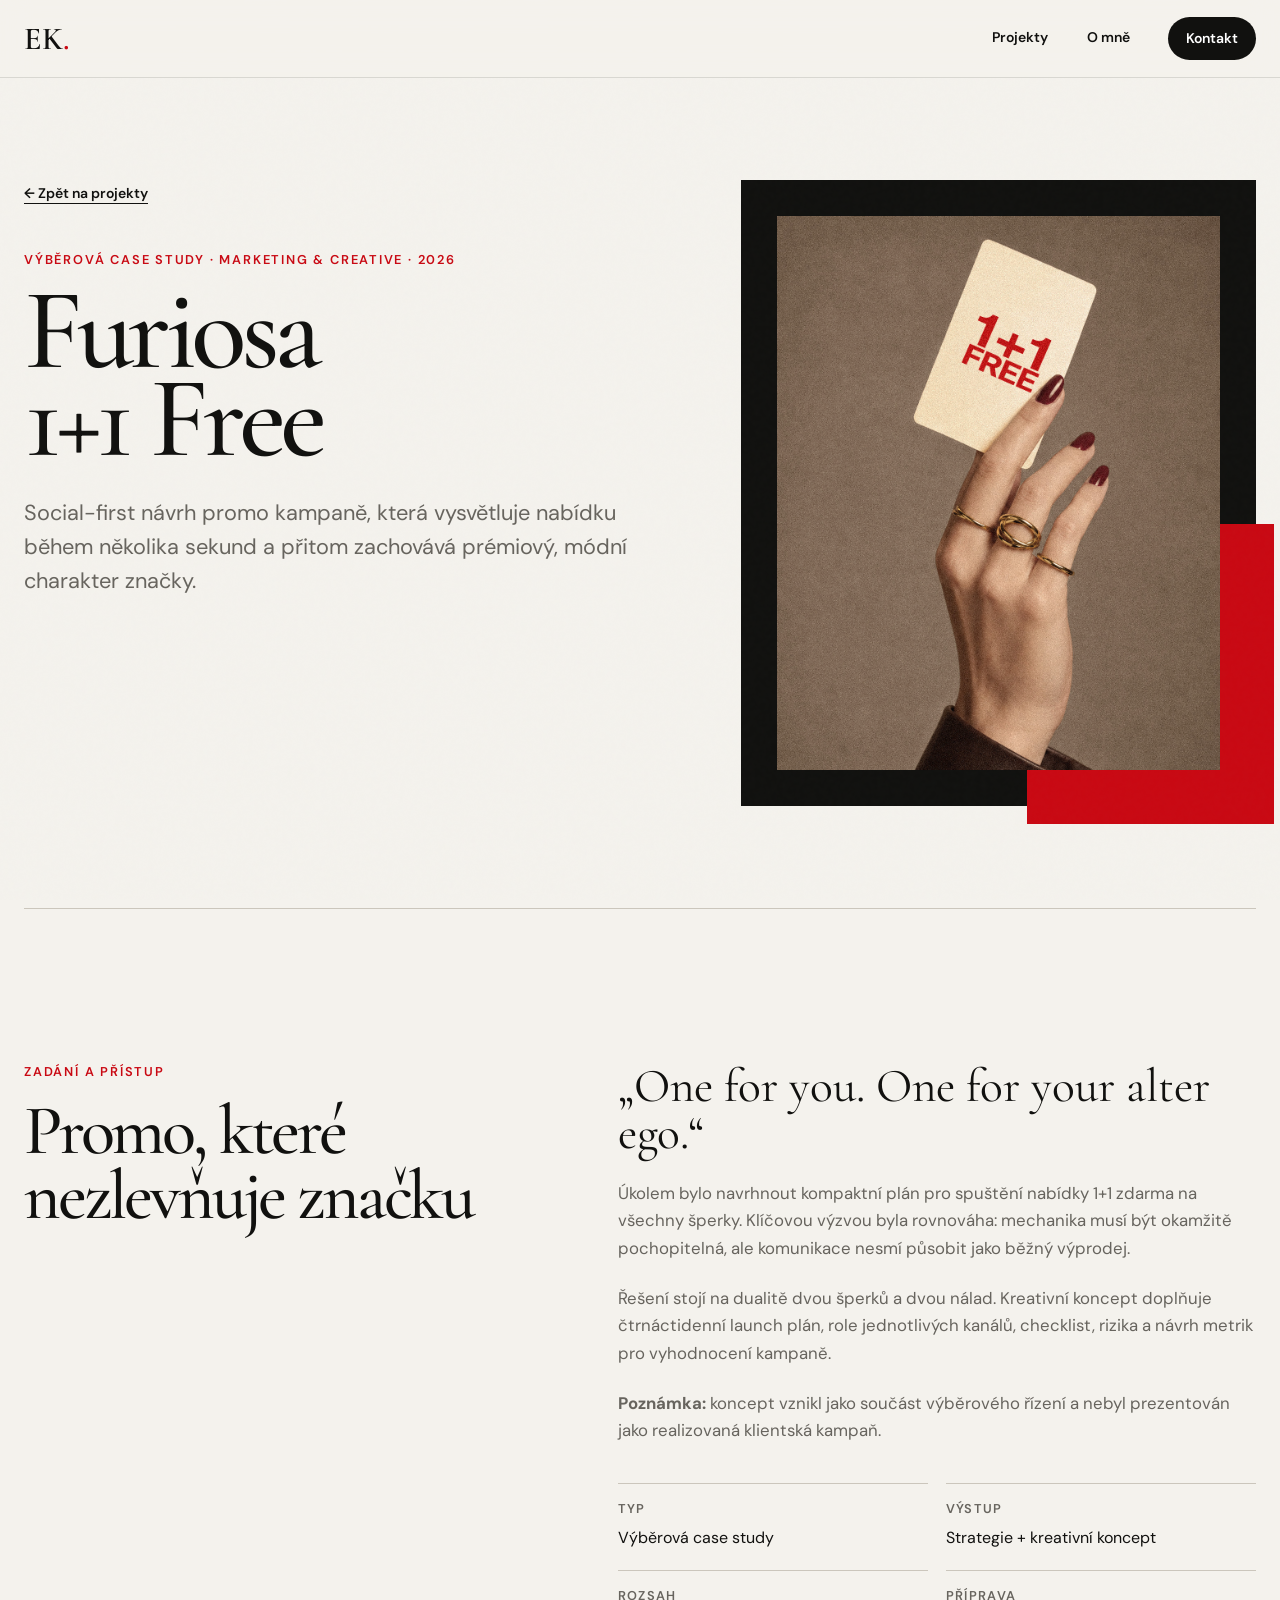
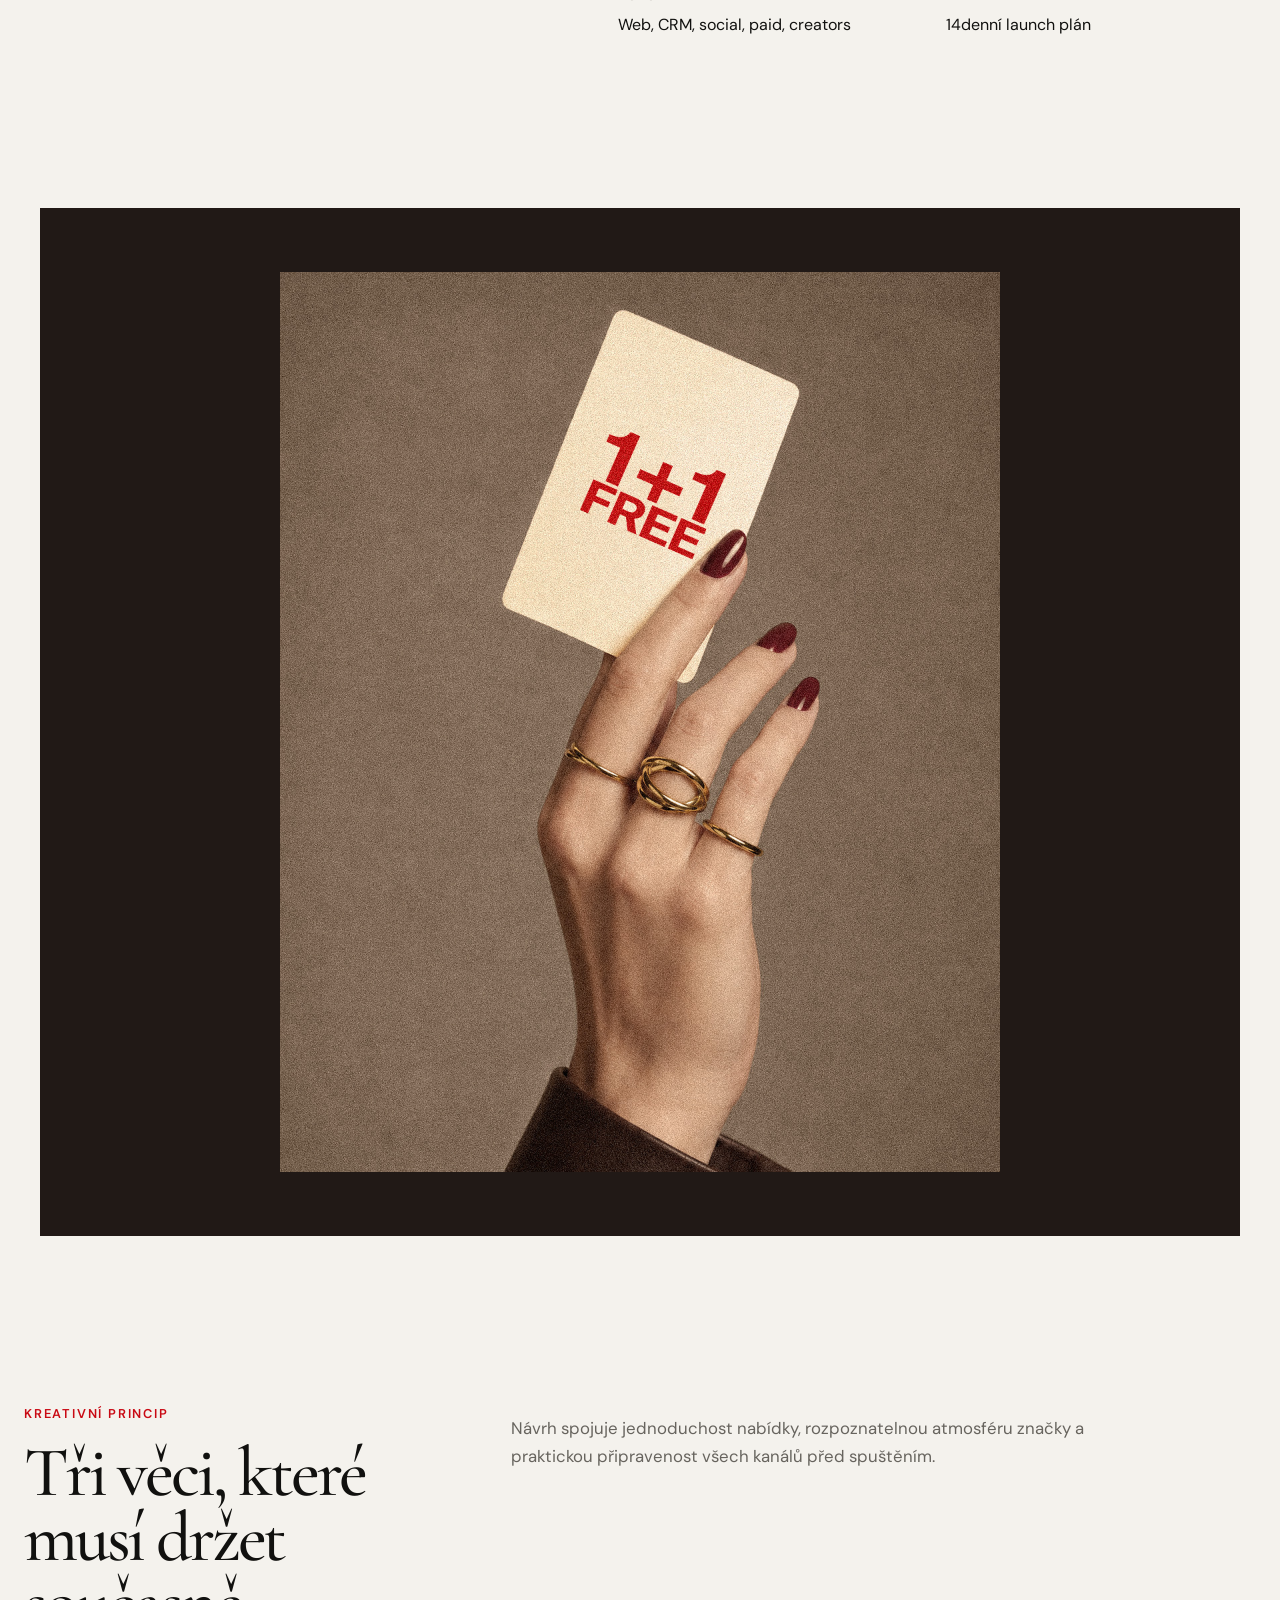
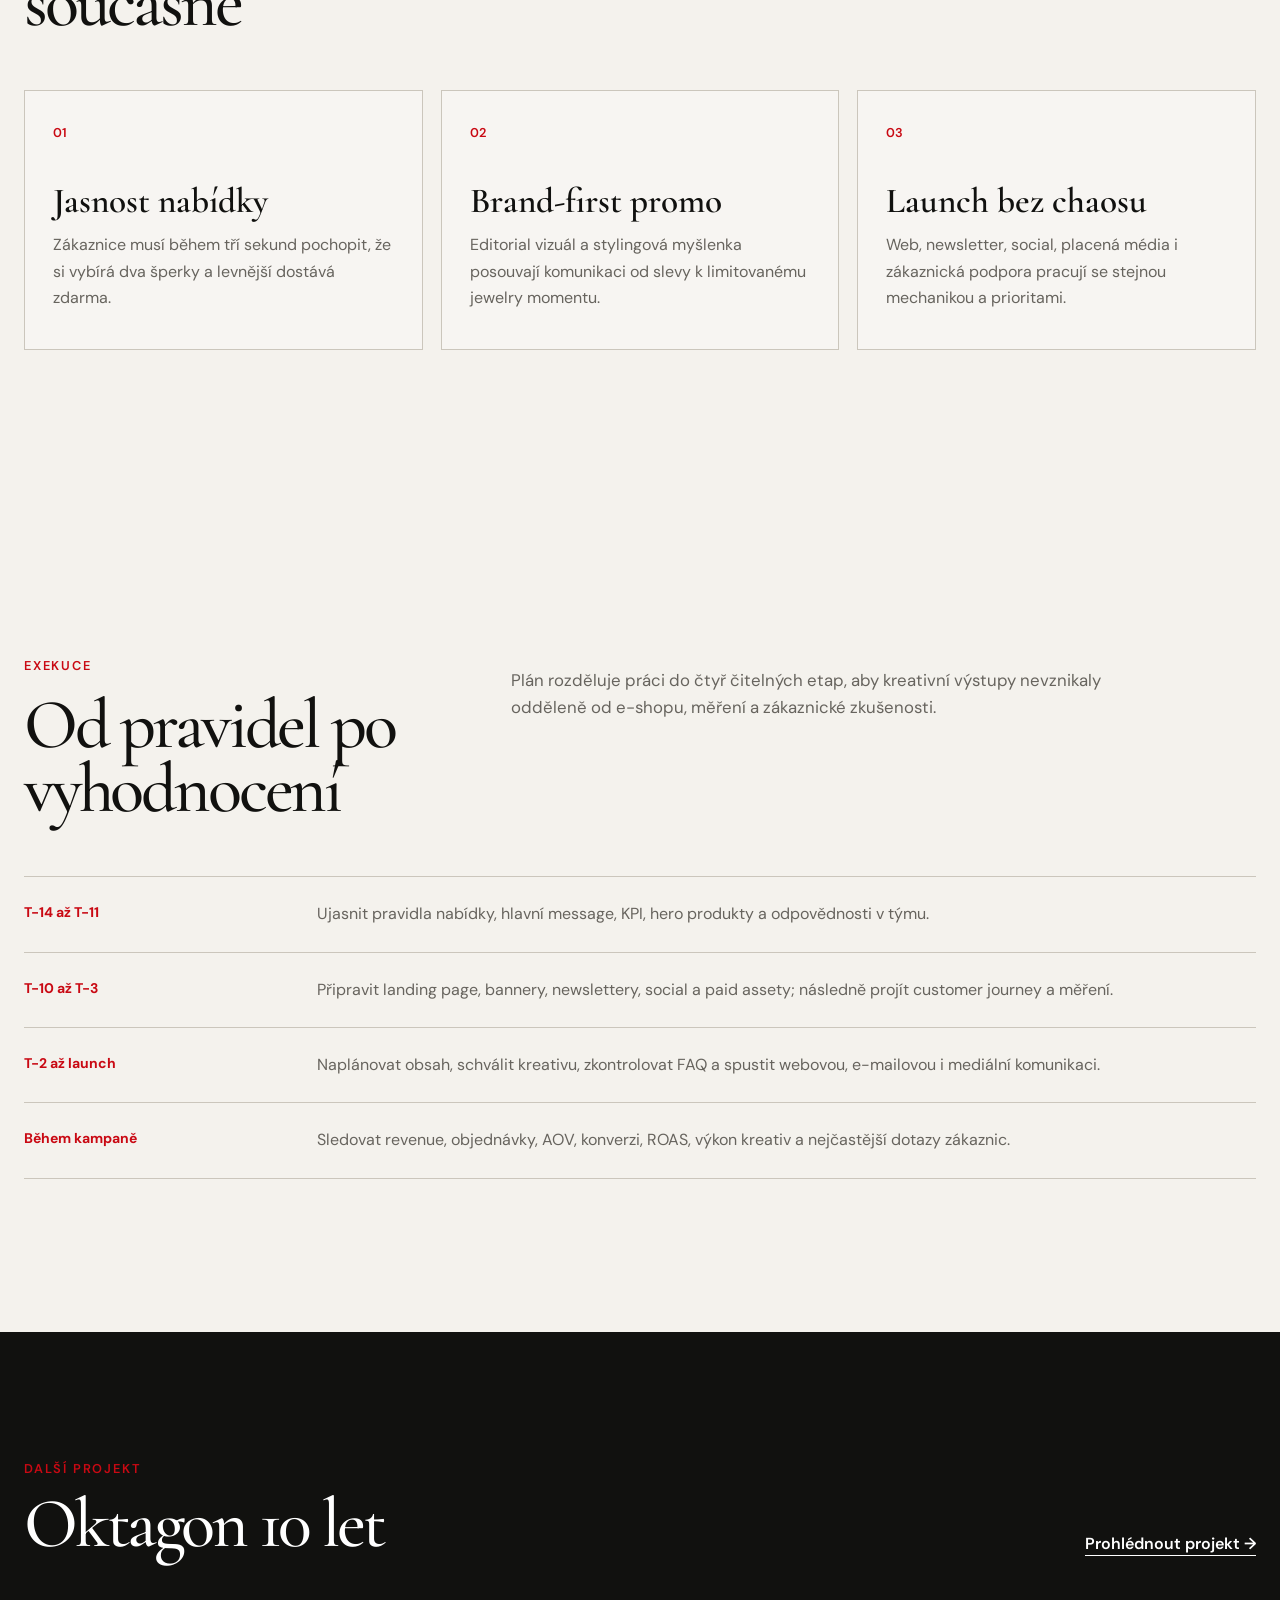
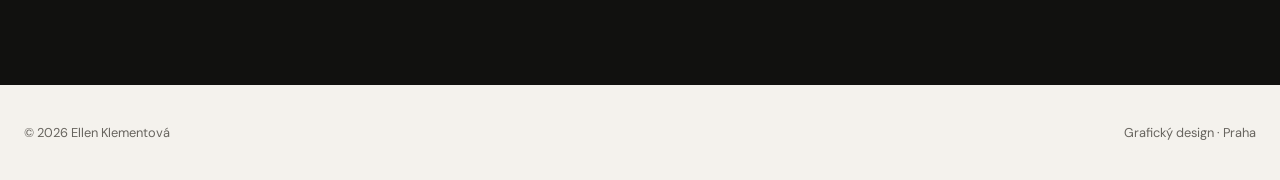
==== furiosa.html @ e6a964ee "Nové portfolio Ellen" ====
<!doctype html>
<html lang="cs">
<head>
  <meta charset="utf-8">
  <meta name="viewport" content="width=device-width, initial-scale=1">
  <meta name="description" content="Furiosa 1+1 Free — výběrová marketingová a kreativní case study Ellen Klementové.">
  <title>Furiosa 1+1 Free — Ellen Klementová</title>
  <link rel="preconnect" href="https://fonts.googleapis.com">
  <link rel="preconnect" href="https://fonts.gstatic.com" crossorigin>
  <link href="https://fonts.googleapis.com/css2?family=Cormorant+Garamond:ital,wght@0,500;0,600;1,500&family=DM+Sans:wght@400;500;600&display=swap" rel="stylesheet">
  <link rel="icon" type="image/png" href="favicon.png?v=3">
  <link rel="stylesheet" href="style.css">
  <script src="site.js" defer></script>
</head>
<body class="project-page furiosa-page">
  <a class="skip-link" href="#obsah">Přeskočit na obsah</a>

  <header class="site-header">
    <a class="wordmark" href="index.html" aria-label="Ellen Klementová — domů">EK<span>.</span></a>
    <nav aria-label="Hlavní navigace">
      <a href="index.html#projekty">Projekty</a>
      <a href="index.html#o-mne">O mně</a>
      <a class="nav-contact" href="mailto:klementova.ellen@seznam.cz">Kontakt</a>
    </nav>
  </header>

  <main id="obsah">
    <section class="case-hero shell">
      <div class="reveal">
        <a class="back-link" href="index.html#projekty">← Zpět na projekty</a>
        <p class="eyebrow">Výběrová case study · Marketing & creative · 2026</p>
        <h1 class="case-title">Furiosa<br>1+1 Free</h1>
        <p class="case-lead">Social-first návrh promo kampaně, která vysvětluje nabídku během několika sekund a přitom zachovává prémiový, módní charakter značky.</p>
      </div>
      <div class="case-cover reveal">
        <img src="img/projects/furiosa-1-plus-1.jpg" alt="Kampaňová kreativa Furiosa 1+1 Free" width="1080" height="1350">
      </div>
    </section>

    <section class="case-overview shell reveal">
      <div>
        <p class="eyebrow">Zadání a přístup</p>
        <h2>Promo, které nezlevňuje značku</h2>
      </div>
      <div class="case-copy">
        <p class="case-quote">„One for you. One for your alter ego.“</p>
        <p>Úkolem bylo navrhnout kompaktní plán pro spuštění nabídky 1+1 zdarma na všechny šperky. Klíčovou výzvou byla rovnováha: mechanika musí být okamžitě pochopitelná, ale komunikace nesmí působit jako běžný výprodej.</p>
        <p>Řešení stojí na dualitě dvou šperků a dvou nálad. Kreativní koncept doplňuje čtrnáctidenní launch plán, role jednotlivých kanálů, checklist, rizika a návrh metrik pro vyhodnocení kampaně.</p>
        <p><strong>Poznámka:</strong> koncept vznikl jako součást výběrového řízení a nebyl prezentován jako realizovaná klientská kampaň.</p>

        <dl class="fact-list">
          <div><dt>Typ</dt><dd>Výběrová case study</dd></div>
          <div><dt>Výstup</dt><dd>Strategie + kreativní koncept</dd></div>
          <div><dt>Rozsah</dt><dd>Web, CRM, social, paid, creators</dd></div>
          <div><dt>Příprava</dt><dd>14denní launch plán</dd></div>
        </dl>
      </div>
    </section>

    <figure class="full-bleed">
      <img src="img/projects/furiosa-1-plus-1.jpg" alt="Detail kreativního návrhu Furiosa 1+1 Free" loading="lazy" width="1080" height="1350">
    </figure>

    <section class="case-section shell reveal">
      <div class="case-section-header">
        <div>
          <p class="eyebrow">Kreativní princip</p>
          <h2>Tři věci, které musí držet současně</h2>
        </div>
        <p>Návrh spojuje jednoduchost nabídky, rozpoznatelnou atmosféru značky a praktickou připravenost všech kanálů před spuštěním.</p>
      </div>

      <div class="strategy-grid">
        <article class="strategy-card">
          <span>01</span>
          <h3>Jasnost nabídky</h3>
          <p>Zákaznice musí během tří sekund pochopit, že si vybírá dva šperky a levnější dostává zdarma.</p>
        </article>
        <article class="strategy-card">
          <span>02</span>
          <h3>Brand-first promo</h3>
          <p>Editorial vizuál a stylingová myšlenka posouvají komunikaci od slevy k limitovanému jewelry momentu.</p>
        </article>
        <article class="strategy-card">
          <span>03</span>
          <h3>Launch bez chaosu</h3>
          <p>Web, newsletter, social, placená média i zákaznická podpora pracují se stejnou mechanikou a prioritami.</p>
        </article>
      </div>
    </section>

    <section class="case-section shell reveal">
      <div class="case-section-header">
        <div>
          <p class="eyebrow">Exekuce</p>
          <h2>Od pravidel po vyhodnocení</h2>
        </div>
        <p>Plán rozděluje práci do čtyř čitelných etap, aby kreativní výstupy nevznikaly odděleně od e-shopu, měření a zákaznické zkušenosti.</p>
      </div>

      <ol class="timeline">
        <li><strong>T−14 až T−11</strong><p>Ujasnit pravidla nabídky, hlavní message, KPI, hero produkty a odpovědnosti v týmu.</p></li>
        <li><strong>T−10 až T−3</strong><p>Připravit landing page, bannery, newslettery, social a paid assety; následně projít customer journey a měření.</p></li>
        <li><strong>T−2 až launch</strong><p>Naplánovat obsah, schválit kreativu, zkontrolovat FAQ a spustit webovou, e-mailovou i mediální komunikaci.</p></li>
        <li><strong>Během kampaně</strong><p>Sledovat revenue, objednávky, AOV, konverzi, ROAS, výkon kreativ a nejčastější dotazy zákaznic.</p></li>
      </ol>
    </section>

    <section class="next-project">
      <div class="shell">
        <div>
          <p class="eyebrow">Další projekt</p>
          <h2>Oktagon 10 let</h2>
        </div>
        <a href="oktagon.html">Prohlédnout projekt →</a>
      </div>
    </section>
  </main>

  <footer class="site-footer shell">
    <p>© 2026 Ellen Klementová</p>
    <p>Grafický design · Praha</p>
  </footer>
</body>
</html>
---- style.css ----
:root {
  --paper: #f4f2ed;
  --paper-deep: #e8e4dc;
  --ink: #11110f;
  --muted: #67645e;
  --line: #cbc6bc;
  --accent: #e83f27;
  --white: #fff;
  --display: "Cormorant Garamond", Georgia, serif;
  --sans: "DM Sans", Arial, sans-serif;
  --shell: min(1280px, calc(100% - 48px));
}

*,
*::before,
*::after {
  box-sizing: border-box;
}

html {
  scroll-behavior: smooth;
}

body {
  margin: 0;
  background: var(--paper);
  color: var(--ink);
  font-family: var(--sans);
  font-size: 1rem;
  line-height: 1.65;
  text-rendering: optimizeLegibility;
}

body::before {
  position: fixed;
  inset: 0;
  z-index: 20;
  pointer-events: none;
  content: "";
  opacity: 0.025;
  background-image: url("data:image/svg+xml,%3Csvg viewBox='0 0 180 180' xmlns='http://www.w3.org/2000/svg'%3E%3Cfilter id='n'%3E%3CfeTurbulence type='fractalNoise' baseFrequency='.9' numOctaves='3' stitchTiles='stitch'/%3E%3C/filter%3E%3Crect width='100%25' height='100%25' filter='url(%23n)' opacity='.7'/%3E%3C/svg%3E");
}

img {
  display: block;
  max-width: 100%;
  height: auto;
}

a {
  color: inherit;
}

button,
input,
textarea,
select {
  font: inherit;
}

button {
  color: inherit;
}

::selection {
  background: var(--accent);
  color: var(--white);
}

:focus-visible {
  outline: 3px solid var(--accent);
  outline-offset: 4px;
}

.shell {
  width: var(--shell);
  margin-inline: auto;
}

.skip-link {
  position: fixed;
  top: 12px;
  left: 12px;
  z-index: 1000;
  padding: 10px 14px;
  background: var(--ink);
  color: var(--white);
  text-decoration: none;
  transform: translateY(-160%);
}

.skip-link:focus {
  transform: translateY(0);
}

.site-header {
  position: sticky;
  top: 0;
  z-index: 50;
  display: flex;
  align-items: center;
  justify-content: space-between;
  min-height: 78px;
  padding-inline: max(24px, calc((100vw - 1280px) / 2));
  border-bottom: 1px solid rgba(17, 17, 15, 0.12);
  background: rgba(244, 242, 237, 0.9);
  backdrop-filter: blur(14px);
}

.wordmark {
  font-family: var(--display);
  font-size: 2rem;
  font-weight: 600;
  line-height: 1;
  text-decoration: none;
}

.wordmark span {
  color: var(--accent);
}

.site-header nav {
  display: flex;
  align-items: center;
  gap: clamp(18px, 3vw, 44px);
}

.site-header nav a {
  font-size: 0.875rem;
  font-weight: 600;
  text-decoration: none;
}

.site-header nav a:not(.nav-contact) {
  border-bottom: 1px solid transparent;
}

.site-header nav a:not(.nav-contact):hover {
  border-color: currentColor;
}

.nav-contact {
  padding: 10px 18px;
  border-radius: 999px;
  background: var(--ink);
  color: var(--white);
}

.eyebrow {
  margin: 0 0 18px;
  color: var(--accent);
  font-size: 0.8rem;
  font-weight: 600;
  letter-spacing: 0.14em;
  line-height: 1.4;
  text-transform: uppercase;
}

.hero {
  display: grid;
  grid-template-columns: minmax(0, 0.88fr) minmax(420px, 0.72fr);
  gap: clamp(48px, 8vw, 120px);
  align-items: center;
  min-height: calc(100svh - 78px);
  padding-block: clamp(44px, 6vw, 88px);
}

.hero h1,
.section-intro h2,
.about-title h2,
.contact-grid h2,
.case-title {
  margin: 0;
  font-family: var(--display);
  font-weight: 500;
  letter-spacing: -0.05em;
}

.hero h1 {
  max-width: 760px;
  font-size: clamp(4.4rem, 9vw, 8.8rem);
  line-height: 0.76;
}

.hero h1 em,
.section-intro h2 em,
.about-title h2 em,
.contact-grid h2 em {
  color: var(--accent);
  font-weight: 500;
}

.hero-lead {
  max-width: 610px;
  margin: 38px 0 0;
  color: var(--muted);
  font-size: clamp(1.05rem, 1.5vw, 1.3rem);
  line-height: 1.55;
}

.hero-actions {
  display: flex;
  flex-wrap: wrap;
  gap: 24px;
  align-items: center;
  margin-top: 36px;
}

.button {
  display: inline-flex;
  align-items: center;
  min-height: 50px;
  padding: 12px 22px;
  border: 1px solid var(--ink);
  text-decoration: none;
}

.button-dark {
  background: var(--ink);
  color: var(--white);
}

.button:hover,
.button:focus-visible {
  background: var(--accent);
  border-color: var(--accent);
  color: var(--white);
}

.text-link,
.project-link {
  font-weight: 600;
  text-underline-offset: 5px;
}

.hero-art {
  position: relative;
  min-height: clamp(520px, calc(100svh - 160px), 680px);
}

.hero-card {
  position: absolute;
  display: block;
  color: var(--white);
  text-decoration: none;
  box-shadow: 0 32px 80px rgba(17, 17, 15, 0.22);
}

.hero-card img {
  width: 100%;
  height: 100%;
  object-fit: cover;
  transition: transform 500ms ease;
}

.hero-card:hover img {
  transform: scale(1.025);
}

.hero-card span {
  position: absolute;
  right: 14px;
  bottom: 14px;
  left: 14px;
  padding: 9px 11px;
  background: rgba(17, 17, 15, 0.78);
  font-size: 0.75rem;
  font-weight: 600;
  letter-spacing: 0.06em;
  text-transform: uppercase;
  backdrop-filter: blur(8px);
}

.hero-card-main {
  top: 0;
  right: 0;
  width: 76%;
  height: 84%;
  overflow: hidden;
  transform: rotate(2.5deg);
}

.hero-card-main span {
  left: 36%;
  text-align: right;
}

.hero-card-small {
  bottom: 0;
  left: 0;
  z-index: 2;
  width: 34%;
  height: 52%;
  overflow: hidden;
  border: 8px solid var(--paper);
  transform: rotate(-5deg);
}

.work-section {
  padding-block: clamp(100px, 14vw, 190px);
}

.section-intro {
  display: grid;
  grid-template-columns: 0.55fr 1fr;
  gap: 40px;
  align-items: start;
  margin-bottom: clamp(70px, 9vw, 120px);
}

.section-intro .eyebrow {
  margin-top: 12px;
}

.section-intro h2 {
  max-width: 830px;
  font-size: clamp(3rem, 6.5vw, 6.4rem);
  line-height: 0.92;
}

.project-row {
  display: grid;
  grid-template-columns: minmax(0, 1.08fr) minmax(320px, 0.72fr);
  gap: clamp(44px, 8vw, 120px);
  align-items: center;
  padding-block: clamp(64px, 8vw, 110px);
  border-top: 1px solid var(--line);
}

.project-row-reverse {
  grid-template-columns: minmax(320px, 0.72fr) minmax(0, 1.08fr);
}

.project-row-reverse .project-visual {
  grid-column: 2;
  grid-row: 1;
}

.project-row-reverse .project-copy {
  grid-column: 1;
  grid-row: 1;
}

.project-visual {
  position: relative;
  display: block;
  aspect-ratio: 5 / 4;
  overflow: hidden;
  background: #867468;
}

.project-visual img {
  width: 100%;
  height: 100%;
  object-fit: cover;
  transition: transform 600ms cubic-bezier(0.2, 0.8, 0.2, 1);
}

.project-visual:hover img {
  transform: scale(1.035);
}

.project-visual-poster {
  padding: clamp(24px, 5vw, 70px);
  background: #181816;
}

.project-visual-poster img {
  object-fit: contain;
}

.project-index {
  position: absolute;
  top: 16px;
  left: 16px;
  display: grid;
  width: 48px;
  height: 48px;
  place-items: center;
  border-radius: 50%;
  background: var(--paper);
  color: var(--ink);
  font-size: 0.8rem;
  font-weight: 600;
}

.project-meta {
  margin: 0 0 18px;
  color: var(--accent);
  font-size: 0.8rem;
  font-weight: 600;
  letter-spacing: 0.1em;
  text-transform: uppercase;
}

.project-copy h3 {
  margin: 0 0 26px;
  font-family: var(--display);
  font-size: clamp(3.5rem, 6.5vw, 7rem);
  font-weight: 500;
  letter-spacing: -0.055em;
  line-height: 0.78;
}

.project-copy > p:not(.project-meta) {
  max-width: 560px;
  margin: 0;
  color: var(--muted);
  font-size: 1.05rem;
}

.tag-list,
.skill-list {
  display: flex;
  flex-wrap: wrap;
  gap: 8px;
  margin: 28px 0;
  padding: 0;
  list-style: none;
}

.tag-list li,
.skill-list li {
  padding: 8px 12px;
  border: 1px solid var(--line);
  border-radius: 999px;
  color: var(--muted);
  font-size: 0.875rem;
}

.project-link {
  display: inline-block;
  margin-top: 8px;
}

.archive-section {
  padding-block: clamp(90px, 12vw, 160px);
  background: var(--ink);
  color: var(--white);
}

.archive-heading {
  display: grid;
  grid-template-columns: 1fr 0.55fr;
  gap: 40px;
  align-items: end;
  margin-bottom: 56px;
}

.archive-heading h2 {
  margin: 0;
  font-family: var(--display);
  font-size: clamp(3rem, 6vw, 5.8rem);
  font-weight: 500;
  letter-spacing: -0.045em;
  line-height: 0.9;
}

.archive-heading > p {
  margin: 0;
  color: rgba(255, 255, 255, 0.62);
}

.archive-grid {
  display: grid;
  grid-template-columns: repeat(4, minmax(0, 1fr));
  gap: 18px;
  align-items: start;
}

.archive-item {
  position: relative;
  padding: 0;
  overflow: hidden;
  border: 0;
  background: #292925;
  cursor: zoom-in;
  text-align: left;
}

.archive-item img {
  width: 100%;
  aspect-ratio: 3 / 4;
  object-fit: cover;
  transition: transform 450ms ease, opacity 450ms ease;
}

.archive-item:hover img {
  opacity: 0.82;
  transform: scale(1.025);
}

.archive-item > span {
  display: flex;
  gap: 8px;
  align-items: baseline;
  justify-content: space-between;
  padding: 15px 16px 17px;
}

.archive-item b {
  font-size: 0.95rem;
}

.archive-item small {
  color: rgba(255, 255, 255, 0.5);
  font-size: 0.75rem;
}

.archive-wide {
  grid-column: span 2;
}

.archive-wide img {
  aspect-ratio: 2 / 1;
}

.about-section {
  display: grid;
  grid-template-columns: 0.82fr 1fr;
  gap: clamp(60px, 10vw, 150px);
  padding-block: clamp(100px, 14vw, 190px);
}

.about-title h2 {
  font-size: clamp(3.2rem, 6vw, 6.2rem);
  line-height: 0.9;
}

.about-copy {
  max-width: 680px;
}

.about-copy p {
  margin: 0 0 22px;
  color: var(--muted);
  font-size: 1.05rem;
}

.about-copy .about-lead {
  color: var(--ink);
  font-family: var(--display);
  font-size: clamp(1.8rem, 3vw, 2.7rem);
  line-height: 1.12;
}

.skill-list {
  margin-top: 34px;
}

.contact-section {
  padding-block: clamp(90px, 12vw, 150px);
  background: var(--accent);
  color: var(--white);
}

.contact-grid {
  display: grid;
  grid-template-columns: 0.35fr 1fr;
  gap: 32px 60px;
  align-items: start;
}

.contact-grid .eyebrow {
  margin-top: 12px;
  color: var(--ink);
}

.contact-grid h2 {
  font-size: clamp(3.7rem, 8vw, 8rem);
  line-height: 0.82;
}

.contact-grid h2 em {
  color: var(--ink);
}

.contact-email {
  grid-column: 2;
  width: fit-content;
  font-size: clamp(1.05rem, 2vw, 1.45rem);
  font-weight: 600;
  text-underline-offset: 7px;
}

.site-footer {
  display: flex;
  justify-content: space-between;
  padding-block: 24px;
  color: var(--muted);
  font-size: 0.8rem;
}

.lightbox {
  width: min(960px, calc(100% - 32px));
  max-height: calc(100svh - 32px);
  padding: 52px 18px 18px;
  overflow: auto;
  border: 0;
  background: var(--ink);
  color: var(--white);
}

.lightbox::backdrop {
  background: rgba(0, 0, 0, 0.88);
  backdrop-filter: blur(8px);
}

.lightbox img {
  max-width: 100%;
  max-height: calc(100svh - 110px);
  margin: auto;
  object-fit: contain;
}

.lightbox-close {
  position: absolute;
  top: 12px;
  right: 14px;
  padding: 6px 10px;
  border: 0;
  background: transparent;
  color: var(--white);
  cursor: pointer;
  font-size: 0.875rem;
}

/* Project pages */
.project-page {
  --accent: #c90913;
}

.project-page.oktagon-page {
  --accent: #f4bd1e;
}

.case-hero {
  display: grid;
  grid-template-columns: minmax(0, 0.86fr) minmax(380px, 0.72fr);
  gap: clamp(48px, 8vw, 120px);
  align-items: start;
  padding-block: clamp(64px, 8vw, 120px);
}

.back-link {
  display: inline-block;
  margin-bottom: 46px;
  font-size: 0.875rem;
  font-weight: 600;
  text-underline-offset: 5px;
}

.case-title {
  max-width: 780px;
  font-size: clamp(4.6rem, 9vw, 9rem);
  line-height: 0.76;
}

.case-lead {
  max-width: 660px;
  margin: 34px 0 0;
  color: var(--muted);
  font-size: clamp(1.1rem, 1.7vw, 1.4rem);
  line-height: 1.55;
}

.case-cover {
  position: relative;
  z-index: 0;
  isolation: isolate;
  padding: clamp(18px, 3vw, 36px);
  background: var(--ink);
}

.case-cover img {
  width: 100%;
  height: auto;
  max-height: 720px;
  object-fit: contain;
}

.case-cover::after {
  position: absolute;
  right: -18px;
  bottom: -18px;
  z-index: -1;
  width: 48%;
  height: 48%;
  background: var(--accent);
  content: "";
}

.case-overview {
  display: grid;
  grid-template-columns: 0.75fr 1fr;
  gap: clamp(50px, 9vw, 140px);
  padding-block: clamp(90px, 12vw, 160px);
  border-top: 1px solid var(--line);
}

.case-overview h2,
.case-section h2,
.next-project h2 {
  margin: 0;
  font-family: var(--display);
  font-size: clamp(3rem, 5.5vw, 5.6rem);
  font-weight: 500;
  letter-spacing: -0.045em;
  line-height: 0.92;
}

.case-copy p {
  margin: 0 0 22px;
  color: var(--muted);
  font-size: 1.05rem;
}

.case-copy .case-quote {
  color: var(--ink);
  font-family: var(--display);
  font-size: clamp(2rem, 3.7vw, 3.6rem);
  line-height: 1;
}

.fact-list {
  display: grid;
  grid-template-columns: repeat(2, minmax(0, 1fr));
  gap: 18px;
  margin: 38px 0 0;
}

.fact-list div {
  padding-top: 14px;
  border-top: 1px solid var(--line);
}

.fact-list dt {
  color: var(--muted);
  font-size: 0.8rem;
  font-weight: 600;
  letter-spacing: 0.1em;
  text-transform: uppercase;
}

.fact-list dd {
  margin: 6px 0 0;
}

.full-bleed {
  padding: clamp(24px, 5vw, 70px);
  background: #211916;
}

.full-bleed img {
  width: min(760px, 100%);
  height: auto;
  max-height: 900px;
  margin-inline: auto;
  object-fit: contain;
}

.oktagon-page .full-bleed {
  background: #171713;
}

.case-section {
  padding-block: clamp(90px, 12vw, 160px);
}

.case-section-header {
  display: grid;
  grid-template-columns: 0.6fr 1fr;
  gap: 40px;
  margin-bottom: 54px;
}

.case-section-header > p {
  max-width: 620px;
  margin: 10px 0 0;
  color: var(--muted);
  font-size: 1.05rem;
}

.strategy-grid {
  display: grid;
  grid-template-columns: repeat(3, minmax(0, 1fr));
  gap: 18px;
}

.strategy-card {
  min-height: 260px;
  padding: 28px;
  border: 1px solid var(--line);
  background: rgba(255, 255, 255, 0.24);
}

.strategy-card span {
  color: var(--accent);
  font-size: 0.8rem;
  font-weight: 600;
}

.strategy-card h3 {
  margin: 38px 0 14px;
  font-family: var(--display);
  font-size: 2.2rem;
  font-weight: 600;
  line-height: 1;
}

.strategy-card p {
  margin: 0;
  color: var(--muted);
}

.timeline {
  margin: 0;
  padding: 0;
  border-top: 1px solid var(--line);
  list-style: none;
}

.timeline li {
  display: grid;
  grid-template-columns: 0.28fr 1fr;
  gap: 30px;
  padding-block: 24px;
  border-bottom: 1px solid var(--line);
}

.timeline strong {
  color: var(--accent);
  font-size: 0.875rem;
}

.timeline p {
  margin: 0;
  color: var(--muted);
}

.next-project {
  padding-block: clamp(80px, 10vw, 130px);
  background: var(--ink);
  color: var(--white);
}

.next-project .shell {
  display: flex;
  gap: 40px;
  align-items: end;
  justify-content: space-between;
}

.next-project .eyebrow {
  margin-bottom: 14px;
}

.next-project a {
  flex: 0 0 auto;
  font-weight: 600;
  text-underline-offset: 6px;
}

.js .reveal {
  opacity: 0;
  transform: translateY(28px);
  transition: opacity 700ms ease, transform 700ms ease;
}

.js .reveal.is-visible {
  opacity: 1;
  transform: translateY(0);
}

@media (max-width: 980px) {
  :root {
    --shell: min(100% - 36px, 820px);
  }

  .hero,
  .case-hero {
    grid-template-columns: 1fr;
  }

  .hero-art {
    min-height: min(760px, 100vw);
  }

  .project-row,
  .project-row-reverse {
    grid-template-columns: 1fr;
  }

  .project-row-reverse .project-visual,
  .project-row-reverse .project-copy {
    grid-column: 1;
  }

  .project-row-reverse .project-visual {
    grid-row: 1;
  }

  .project-row-reverse .project-copy {
    grid-row: 2;
  }

  .archive-grid {
    grid-template-columns: repeat(2, minmax(0, 1fr));
  }

  .about-section,
  .case-overview {
    grid-template-columns: 1fr;
  }

  .case-section-header {
    grid-template-columns: 1fr;
  }
}

@media (max-width: 680px) {
  :root {
    --shell: calc(100% - 28px);
  }

  .site-header {
    min-height: 66px;
    padding-inline: 14px;
  }

  .site-header nav {
    gap: 14px;
  }

  .site-header nav a:not(.nav-contact) {
    display: none;
  }

  .nav-contact {
    padding: 8px 14px;
  }

  .hero {
    min-height: auto;
    padding-block: 64px 90px;
  }

  .hero h1 {
    font-size: clamp(4rem, 21vw, 6.4rem);
  }

  .hero-art {
    min-height: 126vw;
  }

  .hero-card-main {
    width: 84%;
    height: 82%;
  }

  .hero-card-small {
    width: 42%;
    height: 50%;
  }

  .section-intro,
  .archive-heading,
  .contact-grid {
    grid-template-columns: 1fr;
  }

  .section-intro .eyebrow,
  .contact-grid .eyebrow {
    margin-top: 0;
  }

  .project-visual {
    aspect-ratio: 4 / 5;
  }

  .archive-grid {
    grid-template-columns: 1fr;
  }

  .archive-wide {
    grid-column: auto;
  }

  .archive-wide img {
    aspect-ratio: 4 / 3;
  }

  .contact-email {
    grid-column: 1;
    overflow-wrap: anywhere;
  }

  .site-footer {
    display: block;
  }

  .site-footer p {
    margin: 4px 0;
  }

  .fact-list,
  .strategy-grid {
    grid-template-columns: 1fr;
  }

  .timeline li {
    grid-template-columns: 1fr;
    gap: 7px;
  }

  .next-project .shell {
    display: block;
  }

  .next-project a {
    display: inline-block;
    margin-top: 30px;
  }
}

@media (prefers-reduced-motion: reduce) {
  html {
    scroll-behavior: auto;
  }

  *,
  *::before,
  *::after {
    scroll-behavior: auto !important;
    transition: none !important;
    animation: none !important;
  }

  .js .reveal {
    opacity: 1;
    transform: none;
  }
}
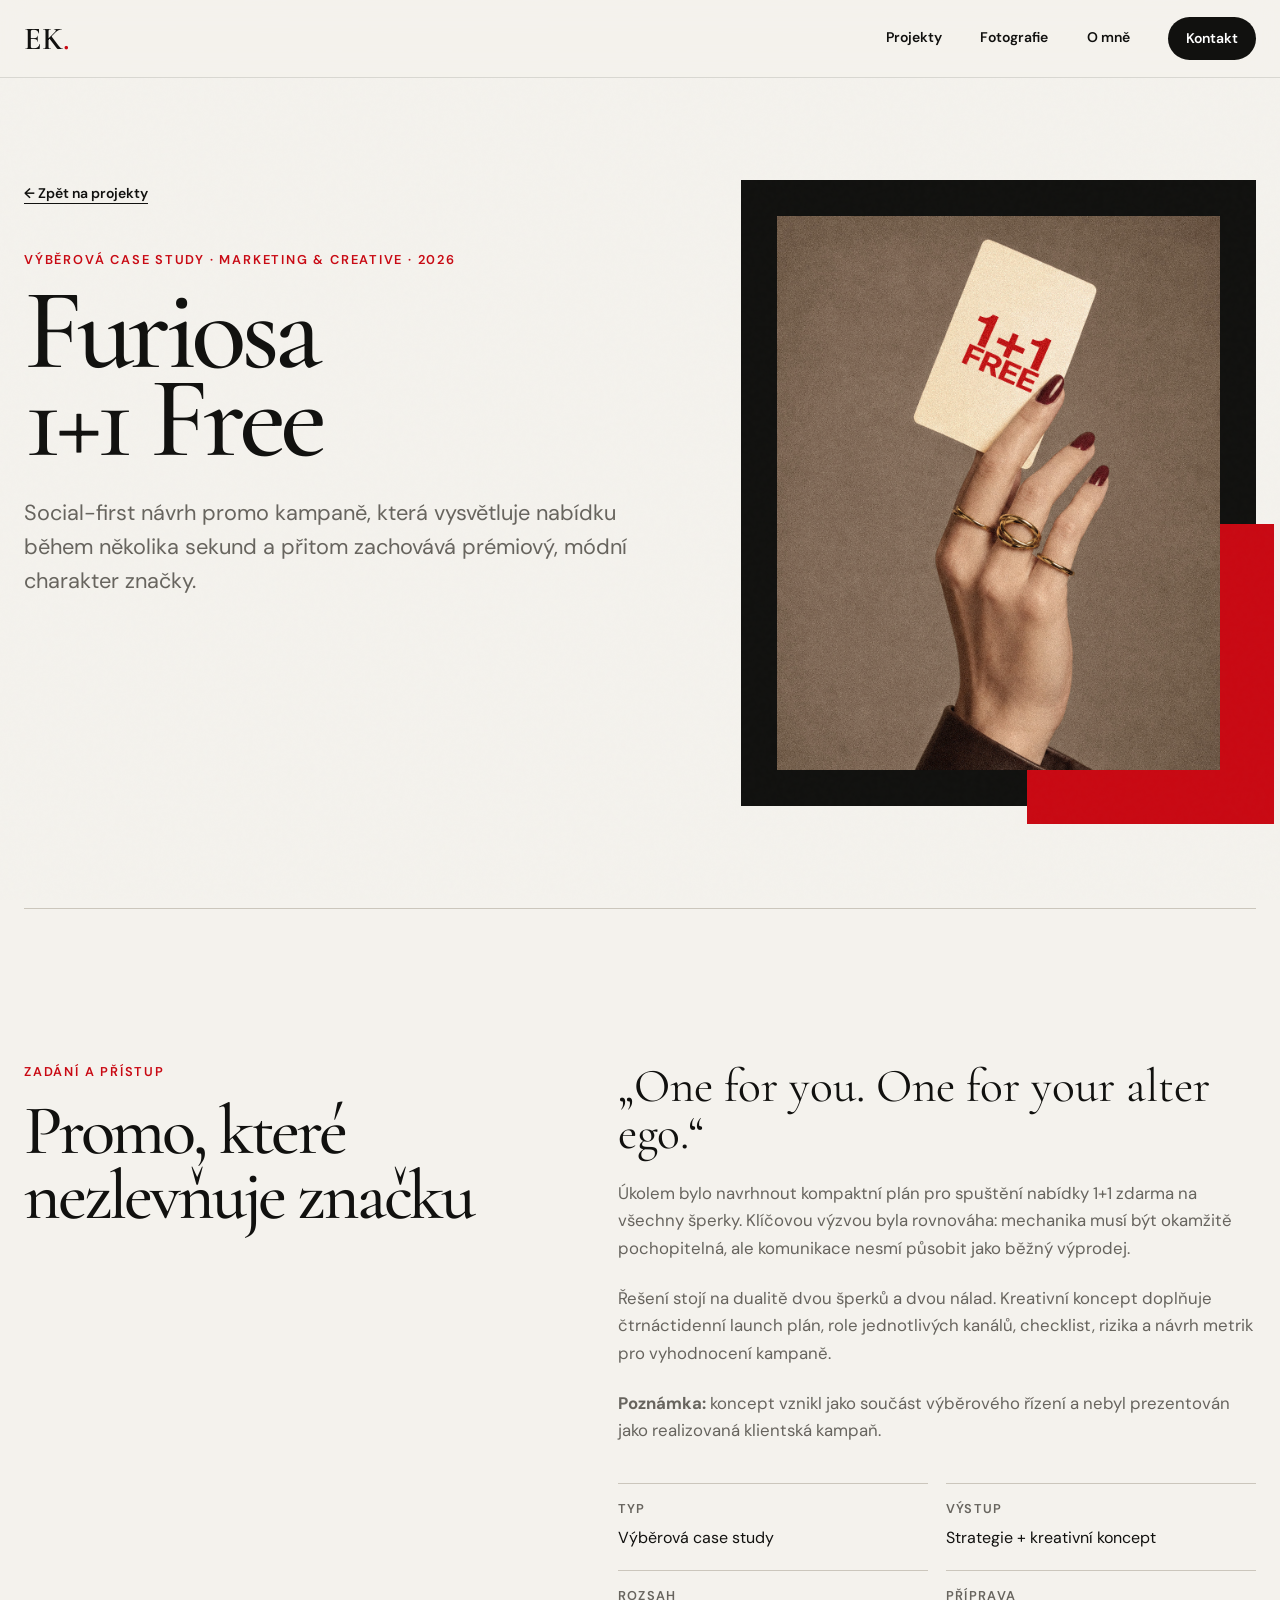
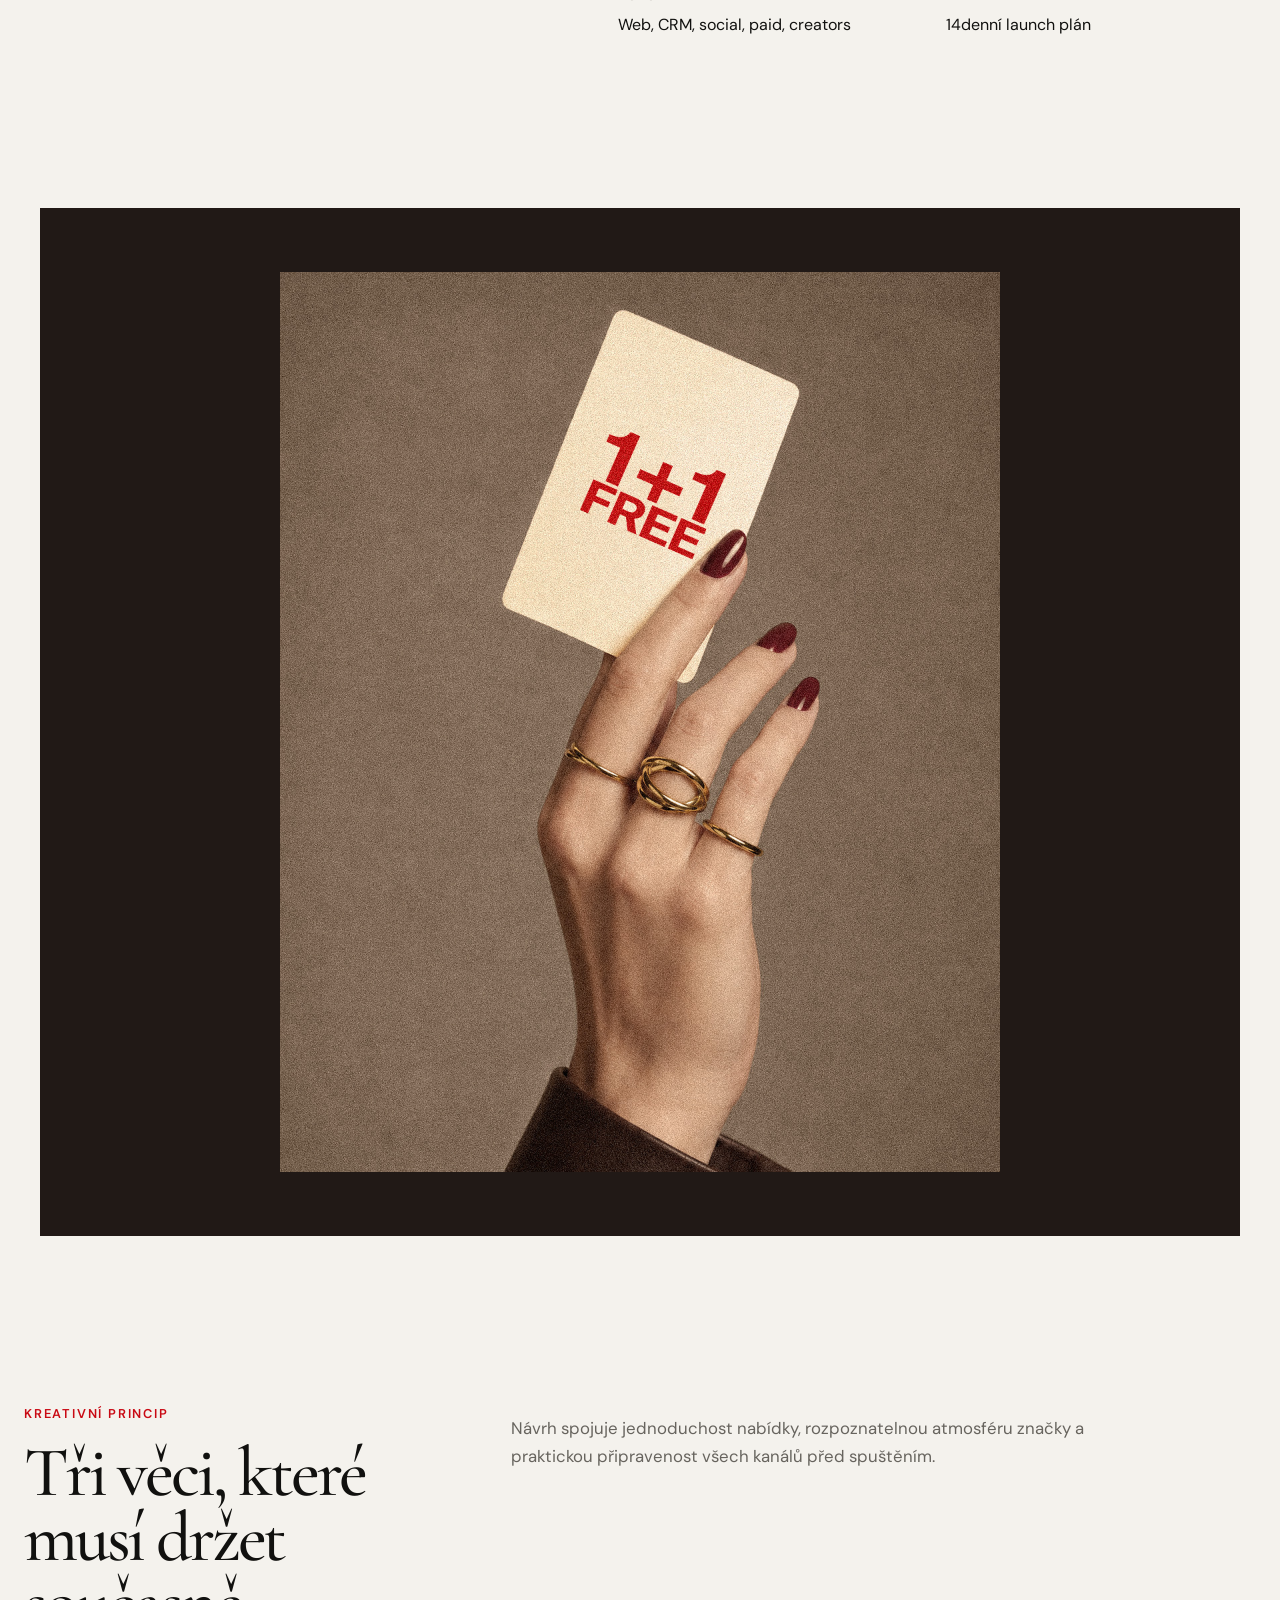
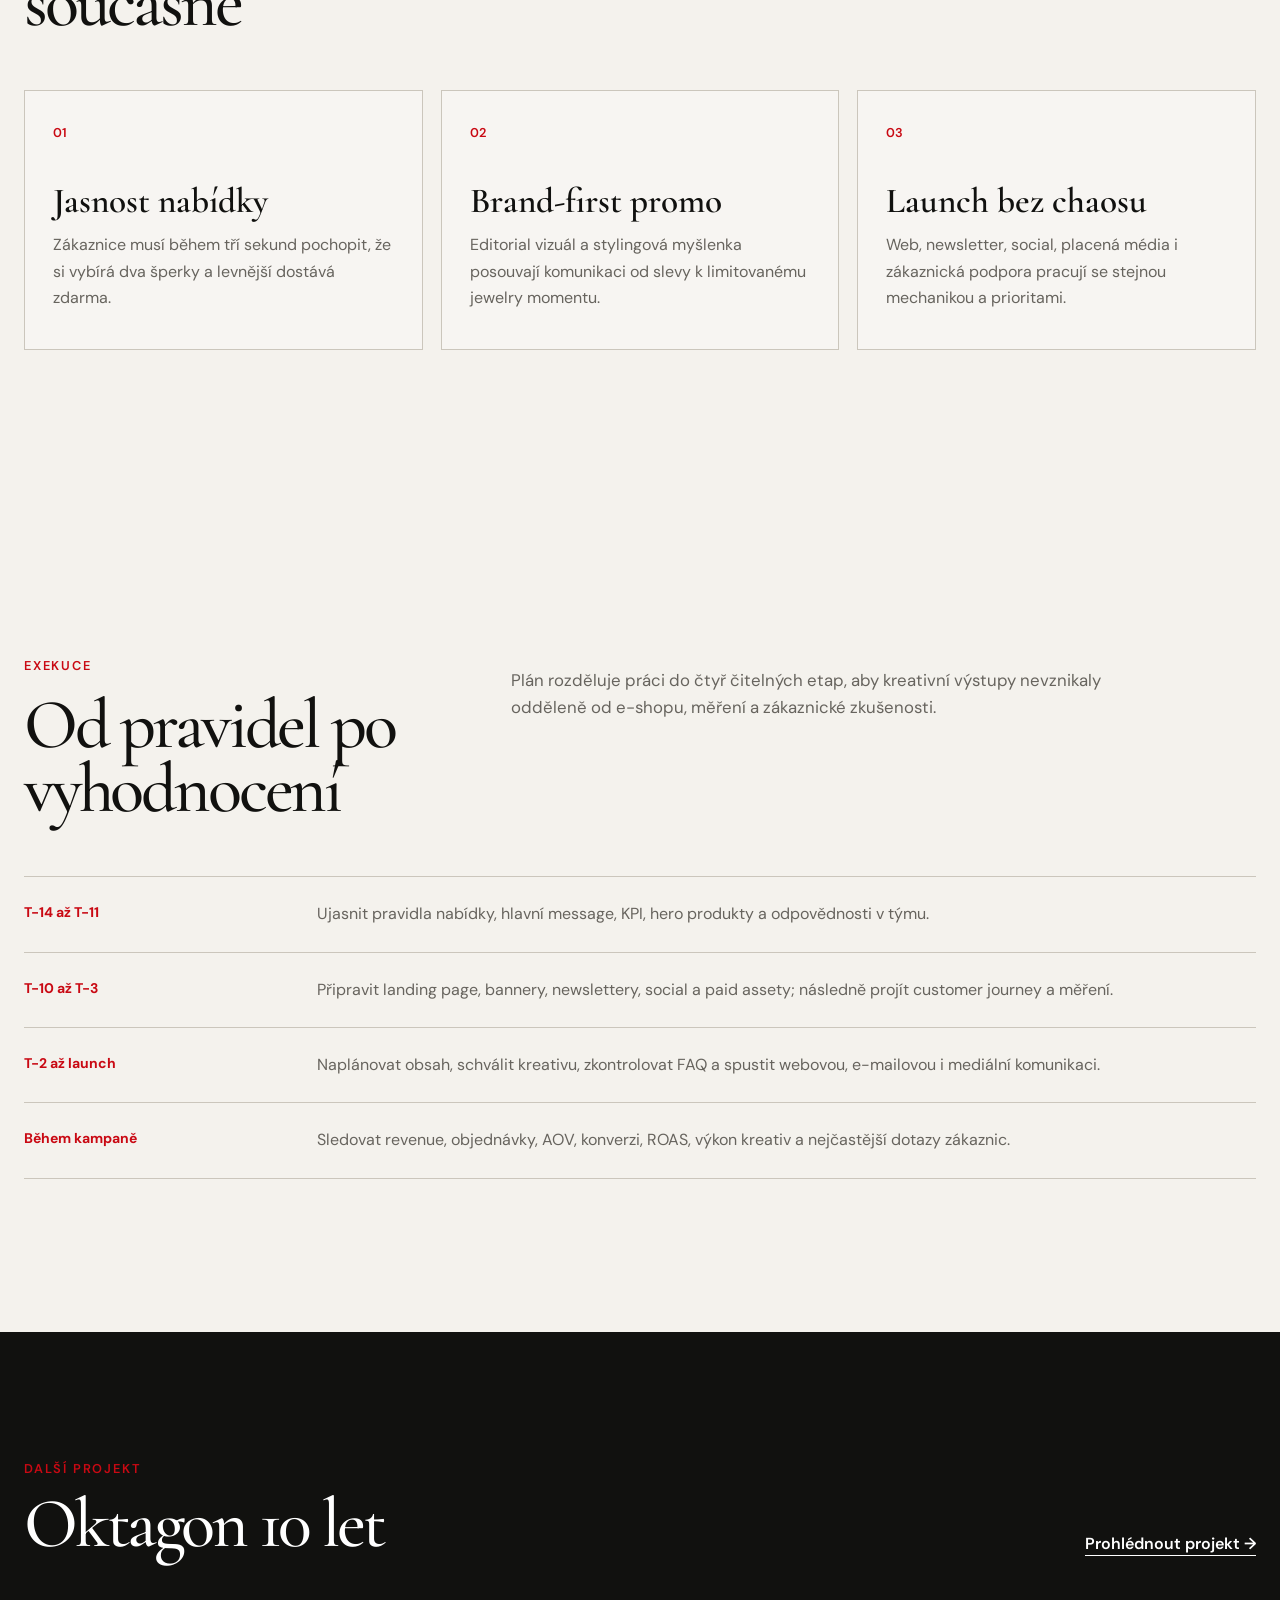
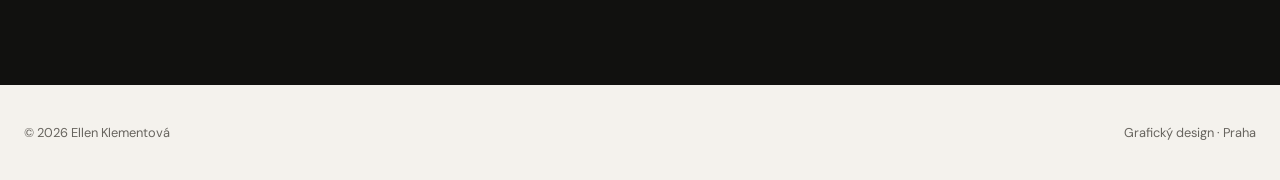
==== commit 8c16d7c9: "Přidání fotografických projektů do portfolia" ====
--- a/furiosa.html
+++ b/furiosa.html
@@ -9,8 +9,8 @@
   <link rel="preconnect" href="https://fonts.gstatic.com" crossorigin>
   <link href="https://fonts.googleapis.com/css2?family=Cormorant+Garamond:ital,wght@0,500;0,600;1,500&family=DM+Sans:wght@400;500;600&display=swap" rel="stylesheet">
   <link rel="icon" type="image/png" href="favicon.png?v=3">
-  <link rel="stylesheet" href="style.css">
-  <script src="site.js" defer></script>
+  <link rel="stylesheet" href="style.css?v=3">
+  <script src="site.js?v=3" defer></script>
 </head>
 <body class="project-page furiosa-page">
   <a class="skip-link" href="#obsah">Přeskočit na obsah</a>
@@ -19,6 +19,7 @@
     <a class="wordmark" href="index.html" aria-label="Ellen Klementová — domů">EK<span>.</span></a>
     <nav aria-label="Hlavní navigace">
       <a href="index.html#projekty">Projekty</a>
+      <a href="index.html#fotografie">Fotografie</a>
       <a href="index.html#o-mne">O mně</a>
       <a class="nav-contact" href="mailto:klementova.ellen@seznam.cz">Kontakt</a>
     </nav>
--- a/style.css
+++ b/style.css
@@ -465,16 +465,18 @@
   display: grid;
   grid-template-columns: repeat(4, minmax(0, 1fr));
   gap: 18px;
-  align-items: start;
+  align-items: stretch;
 }
 
 .archive-item {
   position: relative;
+  display: flex;
+  flex-direction: column;
   padding: 0;
   overflow: hidden;
   border: 0;
   background: #292925;
-  cursor: zoom-in;
+  cursor: pointer;
   text-align: left;
 }
 
@@ -491,28 +493,82 @@
 }
 
 .archive-item > span {
-  display: flex;
-  gap: 8px;
-  align-items: baseline;
-  justify-content: space-between;
-  padding: 15px 16px 17px;
+  display: grid;
+  align-content: start;
+  gap: 5px;
+  min-height: 90px;
+  padding: 17px 16px;
 }
 
 .archive-item b {
-  font-size: 0.95rem;
+  font-size: 1rem;
+  font-weight: 600;
+  line-height: 1.35;
 }
 
 .archive-item small {
-  color: rgba(255, 255, 255, 0.5);
-  font-size: 0.75rem;
-}
-
-.archive-wide {
-  grid-column: span 2;
-}
-
-.archive-wide img {
-  aspect-ratio: 2 / 1;
+  color: rgba(255, 255, 255, 0.68);
+  font-size: 0.8rem;
+  line-height: 1.45;
+}
+
+.archive-identity {
+  display: grid;
+  grid-template-columns: minmax(0, 1fr) minmax(0, 1fr);
+  align-items: center;
+  gap: clamp(32px, 6vw, 80px);
+  margin-top: 42px;
+  padding-top: 42px;
+  border-top: 1px solid rgba(255, 255, 255, 0.2);
+}
+
+.archive-identity-image {
+  padding: 0;
+  border: 0;
+  background: #000;
+  cursor: pointer;
+}
+
+.archive-identity-image img {
+  width: 100%;
+  aspect-ratio: 3 / 2;
+  object-fit: contain;
+  transition: opacity 450ms ease;
+}
+
+.archive-identity-image:hover img {
+  opacity: 0.8;
+}
+
+.archive-identity-copy .eyebrow {
+  margin-bottom: 12px;
+}
+
+.archive-identity-copy h3 {
+  margin: 0 0 20px;
+  font-family: var(--display);
+  font-size: clamp(2.8rem, 5vw, 4.5rem);
+  font-weight: 500;
+  line-height: 1;
+}
+
+.archive-identity-copy > p:not(.eyebrow) {
+  max-width: 43ch;
+  margin: 0 0 24px;
+  color: rgba(255, 255, 255, 0.68);
+}
+
+.archive-detail-link {
+  padding: 0 0 5px;
+  border: 0;
+  border-bottom: 1px solid currentColor;
+  background: none;
+  font-weight: 600;
+  cursor: pointer;
+}
+
+.archive-detail-link span {
+  margin-left: 12px;
 }
 
 .about-section {
@@ -535,13 +591,15 @@
   margin: 0 0 22px;
   color: var(--muted);
   font-size: 1.05rem;
+  text-wrap: pretty;
 }
 
 .about-copy .about-lead {
   color: var(--ink);
   font-family: var(--display);
-  font-size: clamp(1.8rem, 3vw, 2.7rem);
-  line-height: 1.12;
+  font-size: clamp(1.8rem, 2.6vw, 2.5rem);
+  line-height: 1.18;
+  margin-bottom: 28px;
 }
 
 .skill-list {
@@ -625,6 +683,86 @@
   font-size: 0.875rem;
 }
 
+body.lightbox-open {
+  overflow: hidden;
+}
+
+.lightbox-with-copy {
+  width: min(1120px, calc(100% - 32px));
+  padding: 12px 24px 24px;
+}
+
+.lightbox-with-copy .lightbox-close {
+  position: sticky;
+  top: 0;
+  right: auto;
+  z-index: 1;
+  display: block;
+  width: fit-content;
+  margin: 0 0 14px auto;
+  background: var(--ink);
+}
+
+.lightbox-with-copy .lightbox-layout {
+  display: grid;
+  grid-template-columns: minmax(0, 1.15fr) minmax(0, 0.85fr);
+  align-items: center;
+  gap: clamp(28px, 4vw, 52px);
+}
+
+.lightbox-with-copy .lightbox-visual {
+  background: #080808;
+}
+
+.lightbox-with-copy img {
+  width: 100%;
+  max-height: calc(100svh - 130px);
+}
+
+.lightbox-copy {
+  max-width: 43ch;
+  padding-block: 12px;
+}
+
+.lightbox-copy .eyebrow {
+  margin-bottom: 16px;
+  color: #ff7864;
+}
+
+.lightbox-copy h2 {
+  margin: 0 0 24px;
+  font-family: var(--display);
+  font-size: clamp(2.2rem, 4vw, 3.8rem);
+  font-weight: 500;
+  line-height: 1.02;
+  letter-spacing: -0.025em;
+}
+
+.lightbox-copy > p:not(.eyebrow) {
+  margin: 0 0 18px;
+  color: rgba(255, 255, 255, 0.76);
+  font-size: 0.95rem;
+  line-height: 1.75;
+  text-wrap: pretty;
+}
+
+.detail-tags {
+  display: flex;
+  flex-wrap: wrap;
+  gap: 8px;
+  margin: 28px 0 0;
+  padding: 0;
+  list-style: none;
+}
+
+.detail-tags li {
+  padding: 5px 10px;
+  border: 1px solid rgba(255, 255, 255, 0.25);
+  border-radius: 999px;
+  color: rgba(255, 255, 255, 0.68);
+  font-size: 0.75rem;
+}
+
 /* Project pages */
 .project-page {
   --accent: #c90913;
@@ -982,12 +1120,29 @@
     grid-template-columns: 1fr;
   }
 
-  .archive-wide {
-    grid-column: auto;
-  }
-
-  .archive-wide img {
-    aspect-ratio: 4 / 3;
+  .archive-identity {
+    grid-template-columns: 1fr;
+    gap: 28px;
+  }
+
+  .lightbox-with-copy {
+    width: calc(100% - 20px);
+    max-height: calc(100svh - 20px);
+    padding: 8px 16px 24px;
+  }
+
+  .lightbox-with-copy .lightbox-layout {
+    grid-template-columns: 1fr;
+    gap: 24px;
+  }
+
+  .lightbox-with-copy img {
+    max-height: 52svh;
+  }
+
+  .lightbox-copy {
+    max-width: none;
+    padding-block: 0;
   }
 
   .contact-email {
@@ -1041,3 +1196,379 @@
     transform: none;
   }
 }
+
+/* Photography: portfolio selection and full image studies. */
+#projekty,
+#fotografie,
+#archiv,
+#o-mne {
+  scroll-margin-top: 100px;
+}
+
+.hero-card-food {
+  top: 4%;
+  width: 84%;
+  height: 76%;
+}
+
+.hero-card-food img {
+  object-position: 50% 90%;
+}
+
+.hero-card-food span {
+  left: 14px;
+  text-align: right;
+}
+
+.photography-section {
+  padding-block: clamp(80px, 10vw, 140px);
+  border-top: 1px solid var(--line);
+  background: var(--paper-deep);
+}
+
+.photo-project-grid {
+  display: grid;
+  grid-template-columns: repeat(2, minmax(0, 1fr));
+  gap: clamp(28px, 6vw, 88px);
+}
+
+.photo-project-offset {
+  margin-top: 110px;
+}
+
+.photo-project-image {
+  position: relative;
+  display: block;
+  overflow: hidden;
+  background: var(--ink);
+}
+
+.photo-project-image img {
+  width: 100%;
+  aspect-ratio: 1 / 1;
+  object-fit: cover;
+  transition: transform 450ms ease;
+}
+
+.photo-project-food img {
+  object-position: 50% 82%;
+}
+
+.photo-project-glass img {
+  object-position: 50% 70%;
+}
+
+.photo-project-image:hover img {
+  transform: scale(1.025);
+}
+
+.photo-project-open {
+  position: absolute;
+  right: 16px;
+  bottom: 16px;
+  display: grid;
+  width: 44px;
+  height: 44px;
+  place-items: center;
+  border-radius: 50%;
+  background: var(--paper);
+  font-size: 1.5rem;
+}
+
+.photo-project-copy {
+  padding-top: 28px;
+}
+
+.photo-project-copy .project-meta {
+  margin-bottom: 12px;
+  font-size: 0.73rem;
+}
+
+.photo-project-copy h3 {
+  margin: 0 0 18px;
+  font-family: var(--display);
+  font-size: clamp(3rem, 4.8vw, 5rem);
+  font-weight: 500;
+  letter-spacing: -0.045em;
+  line-height: 1;
+}
+
+.photo-project-copy h3 a {
+  text-decoration: none;
+}
+
+.photo-project-copy > p:not(.project-meta) {
+  max-width: 480px;
+  margin: 0 0 20px;
+  color: var(--muted);
+}
+
+.photo-intro {
+  padding-block: clamp(42px, 5vw, 74px) clamp(40px, 5vw, 72px);
+}
+
+.photo-intro .back-link {
+  margin-bottom: 50px;
+}
+
+.photo-intro-grid {
+  display: grid;
+  grid-template-columns: minmax(0, 1.2fr) minmax(0, 0.7fr);
+  gap: clamp(32px, 7vw, 90px);
+  align-items: end;
+}
+
+.photo-intro h1 {
+  margin: 0;
+  font-family: var(--display);
+  font-size: clamp(4.4rem, 9vw, 8.7rem);
+  font-weight: 500;
+  letter-spacing: -0.055em;
+  line-height: 0.95;
+}
+
+.title-dot,
+.photo-intro h1 em {
+  color: var(--accent);
+}
+
+.photo-intro-copy > p {
+  margin: 0;
+  color: var(--muted);
+  font-size: 1.05rem;
+}
+
+.photo-intro-copy .photo-credit {
+  margin-top: 26px;
+  font-size: 0.8rem;
+  line-height: 1.8;
+}
+
+.photo-credit strong {
+  color: var(--ink);
+  font-weight: 500;
+}
+
+.photo-feature {
+  margin-block: 0;
+}
+
+.photo-zoom {
+  position: relative;
+  display: block;
+  width: 100%;
+  padding: 0;
+  overflow: hidden;
+  border: 0;
+  background: var(--paper-deep);
+  cursor: zoom-in;
+}
+
+.photo-zoom img {
+  width: 100%;
+  height: auto;
+}
+
+.photo-feature .photo-zoom img {
+  aspect-ratio: 16 / 10;
+  object-fit: cover;
+}
+
+.photo-feature-food .photo-zoom img {
+  object-position: 50% 90%;
+}
+
+.photo-feature-chess .photo-zoom img {
+  object-position: center;
+}
+
+.zoom-label {
+  position: absolute;
+  right: 18px;
+  bottom: 18px;
+  padding: 9px 14px;
+  background: rgba(17, 17, 15, 0.8);
+  color: #fff;
+  font-size: 0.75rem;
+  line-height: 1.4;
+}
+
+.photography-page figcaption {
+  display: flex;
+  flex-wrap: wrap;
+  justify-content: space-between;
+  gap: 8px 20px;
+  padding-top: 15px;
+  color: var(--muted);
+  font-size: 0.75rem;
+}
+
+.photography-page figcaption span:first-child {
+  color: var(--ink);
+}
+
+.photo-context {
+  display: grid;
+  grid-template-columns: minmax(0, 0.8fr) minmax(0, 1fr);
+  gap: clamp(40px, 9vw, 140px);
+  padding-block: clamp(80px, 10vw, 150px);
+}
+
+.photo-context h2,
+.photo-closing h2 {
+  margin: 0;
+  font-family: var(--display);
+  font-size: clamp(3rem, 5vw, 5.5rem);
+  font-weight: 500;
+  letter-spacing: -0.04em;
+  line-height: 0.98;
+}
+
+.photo-context h2 em,
+.photo-closing h2 em {
+  color: var(--accent);
+}
+
+.photo-context-copy > p,
+.photo-closing-copy > p:not(.eyebrow) {
+  margin: 0 0 20px;
+  color: var(--muted);
+  font-size: 1.05rem;
+}
+
+.photo-gallery {
+  padding-bottom: clamp(80px, 10vw, 150px);
+}
+
+.photo-gallery-heading {
+  display: flex;
+  flex-wrap: wrap;
+  justify-content: space-between;
+  gap: 10px 24px;
+  padding-top: 24px;
+  margin-bottom: 36px;
+  border-top: 1px solid var(--line);
+}
+
+.photo-gallery-heading p {
+  margin: 0;
+}
+
+.photo-gallery-heading p:last-child {
+  color: var(--muted);
+  font-size: 0.8rem;
+}
+
+.photo-pair,
+.photo-closing {
+  display: grid;
+  grid-template-columns: repeat(2, minmax(0, 1fr));
+  gap: clamp(24px, 5vw, 72px);
+  align-items: start;
+}
+
+.photo-gallery figure {
+  min-width: 0;
+  margin: 0;
+}
+
+.food-page .photo-gallery .photo-zoom img {
+  aspect-ratio: 4 / 5;
+  object-fit: cover;
+  object-position: 50% 80%;
+}
+
+.photo-pair .photo-pair-offset {
+  margin-top: 100px;
+}
+
+.photo-closing {
+  gap: clamp(36px, 8vw, 120px);
+  align-items: center;
+  margin-top: clamp(64px, 9vw, 140px);
+}
+
+.photo-closing-copy > p:not(.eyebrow) {
+  max-width: 430px;
+  margin-top: 28px;
+}
+
+.photo-closing-reverse > figure {
+  grid-column: 2;
+  grid-row: 1;
+}
+
+.photo-closing-reverse .photo-closing-copy {
+  grid-column: 1;
+  grid-row: 1;
+}
+
+@media (max-width: 980px) {
+  .photo-intro-grid {
+    grid-template-columns: 1fr;
+    gap: 28px;
+  }
+
+  .photo-intro-copy {
+    max-width: 580px;
+  }
+
+  .photo-context {
+    grid-template-columns: 1fr;
+  }
+
+  .photo-project-offset {
+    margin-top: 70px;
+  }
+}
+
+@media (max-width: 680px) {
+  .hero-card-food {
+    height: 72%;
+  }
+
+  .photo-project-grid,
+  .photo-pair,
+  .photo-closing {
+    grid-template-columns: 1fr;
+  }
+
+  .photo-project-grid {
+    gap: 60px;
+  }
+
+  .photo-project-offset,
+  .photo-pair .photo-pair-offset {
+    margin-top: 0;
+  }
+
+  .photo-intro h1 {
+    font-size: clamp(3.5rem, 16vw, 6rem);
+  }
+
+  .photo-intro .back-link {
+    margin-bottom: 36px;
+  }
+
+  .photo-feature-food .photo-zoom img {
+    aspect-ratio: 4 / 5;
+  }
+
+  .photo-feature-chess .photo-zoom img {
+    aspect-ratio: 5760 / 4000;
+  }
+
+  .photo-pair {
+    gap: 40px;
+  }
+
+  .photo-closing-reverse > figure,
+  .photo-closing-reverse .photo-closing-copy {
+    grid-column: 1;
+    grid-row: auto;
+  }
+
+  .photo-project-copy .project-meta {
+    font-size: 0.7rem;
+  }
+}
